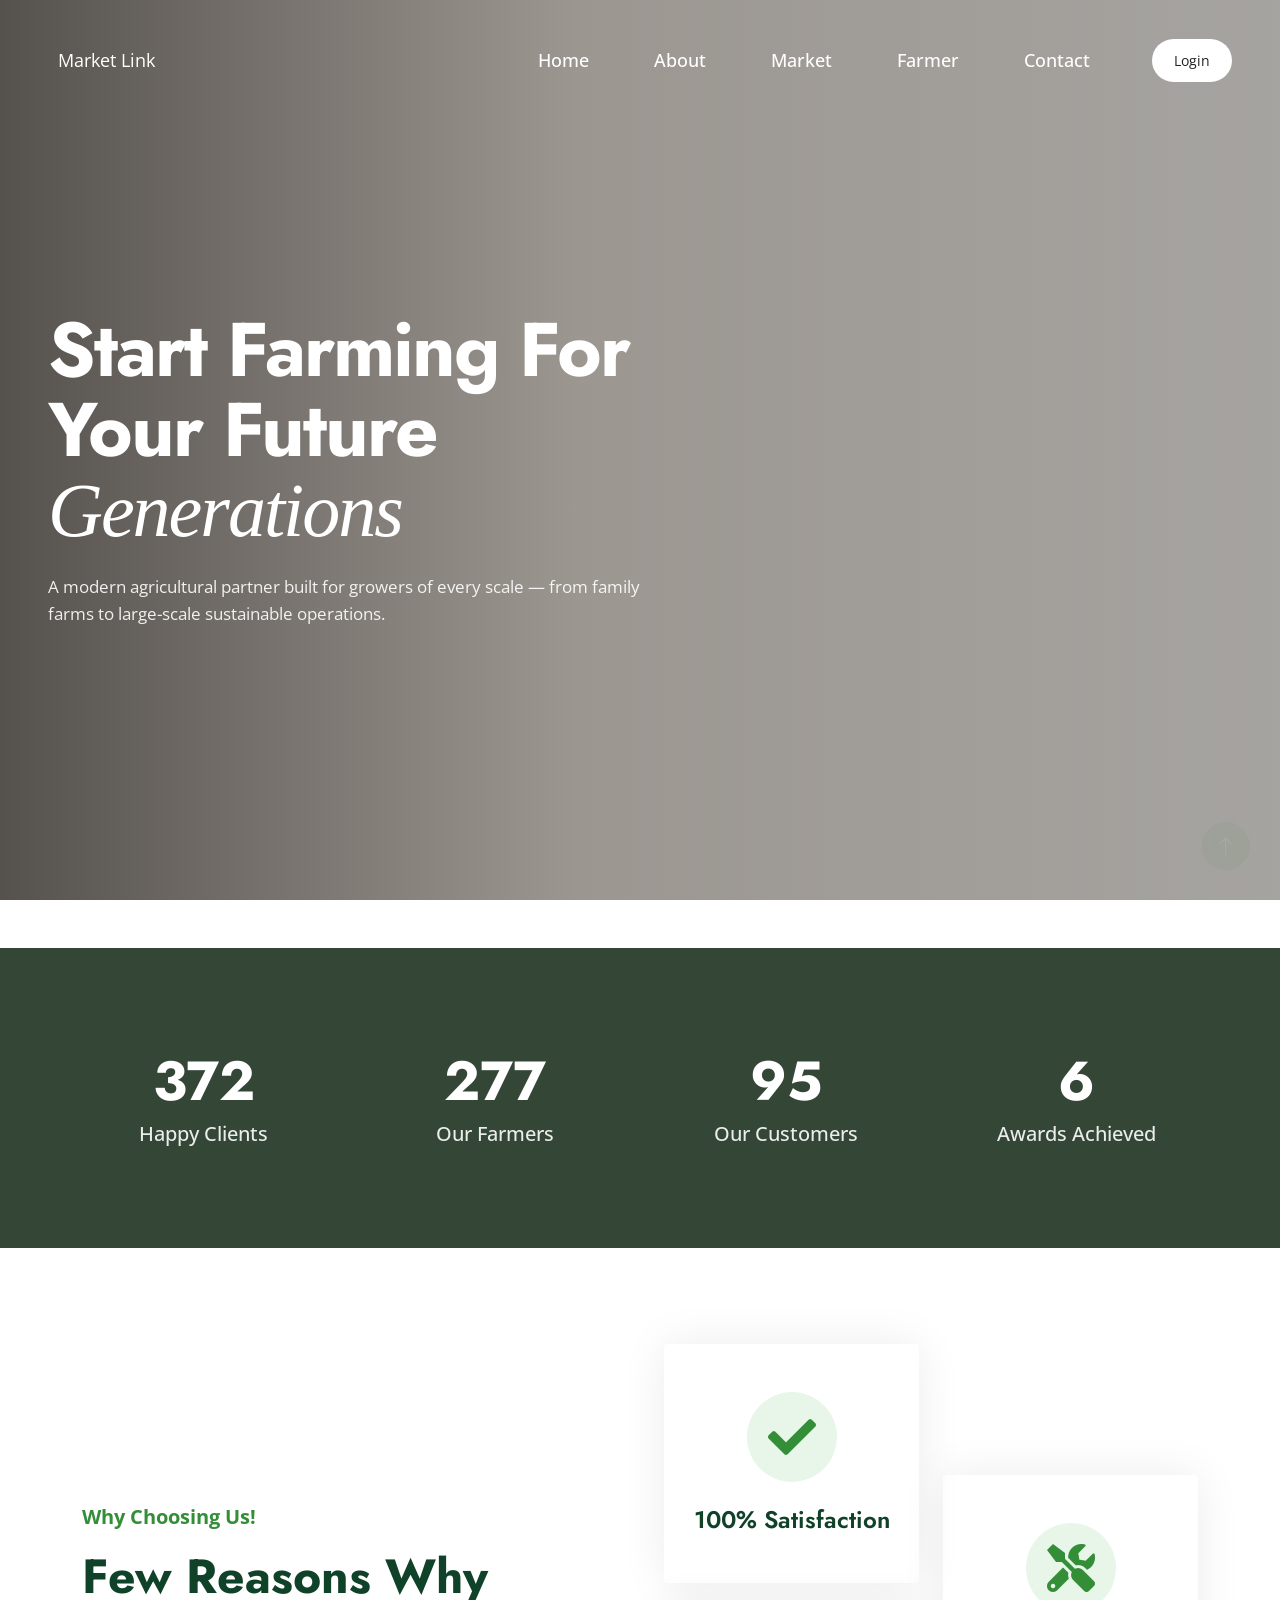
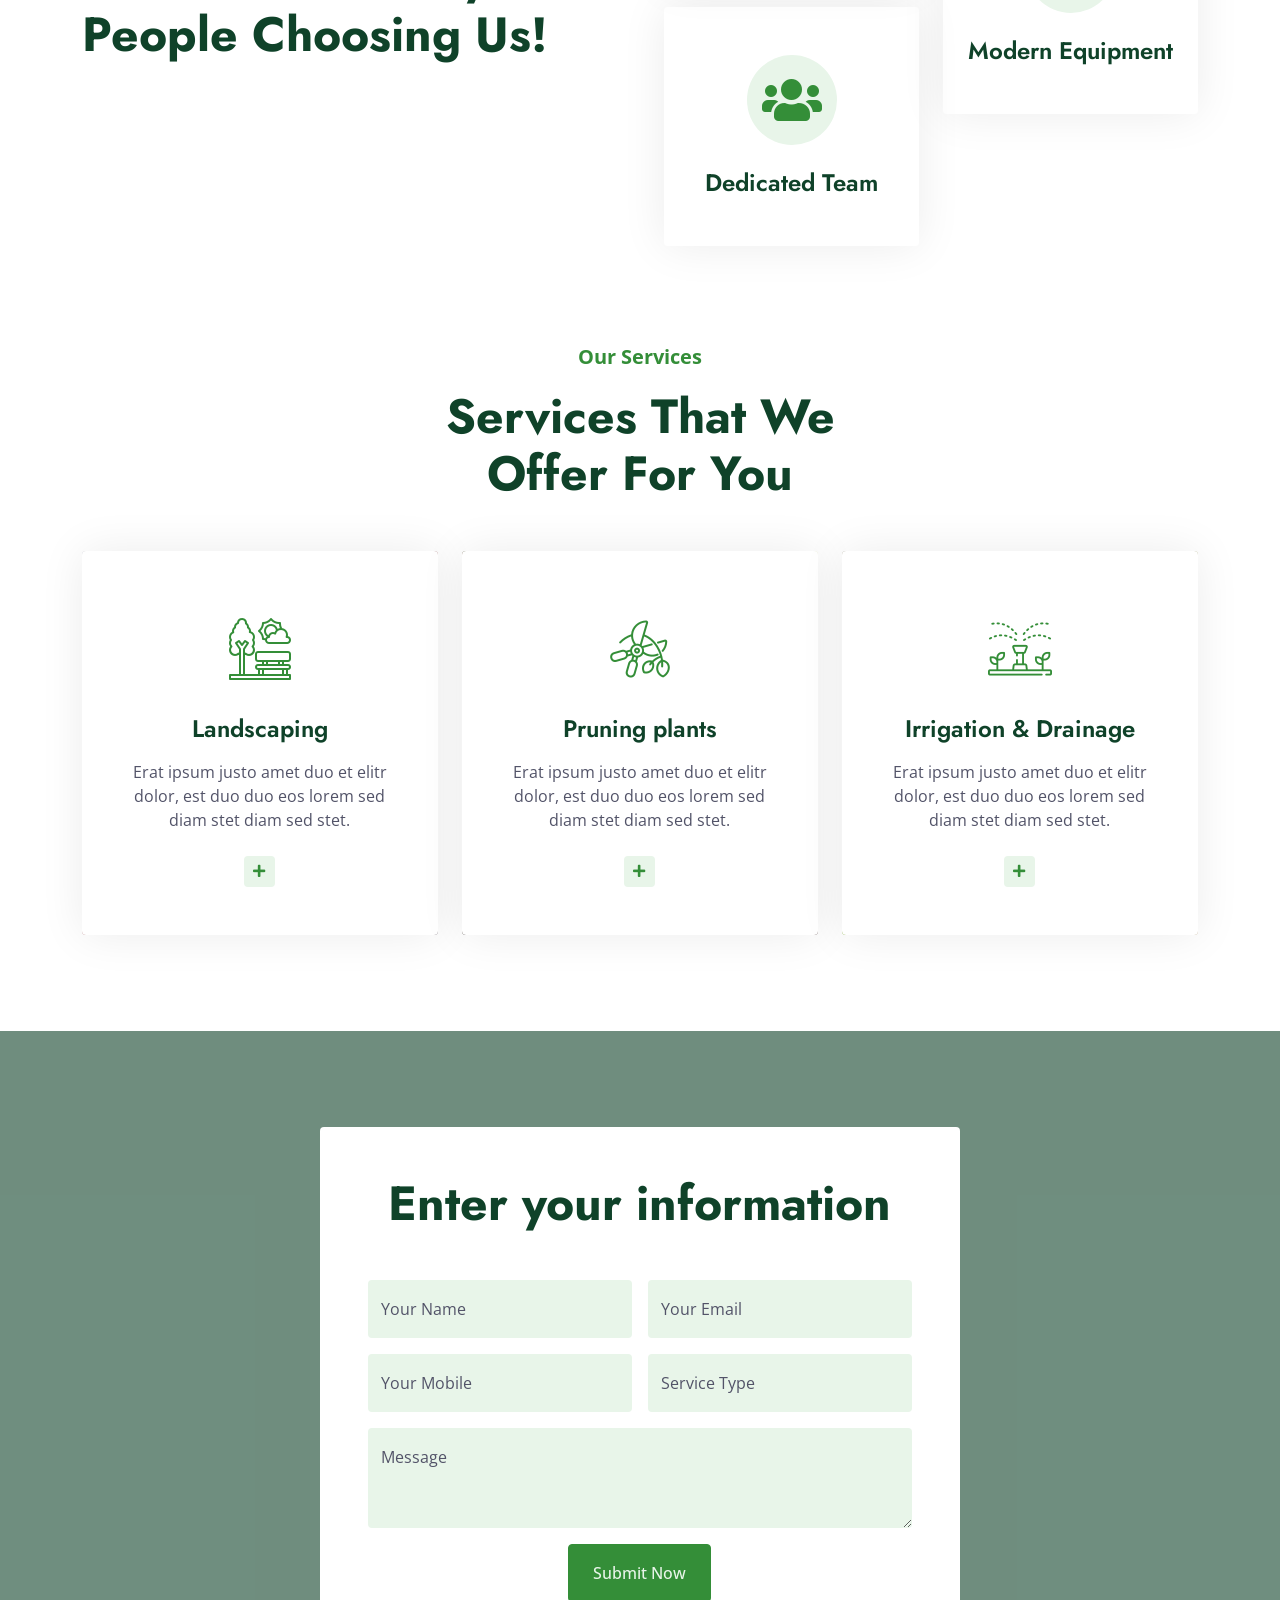
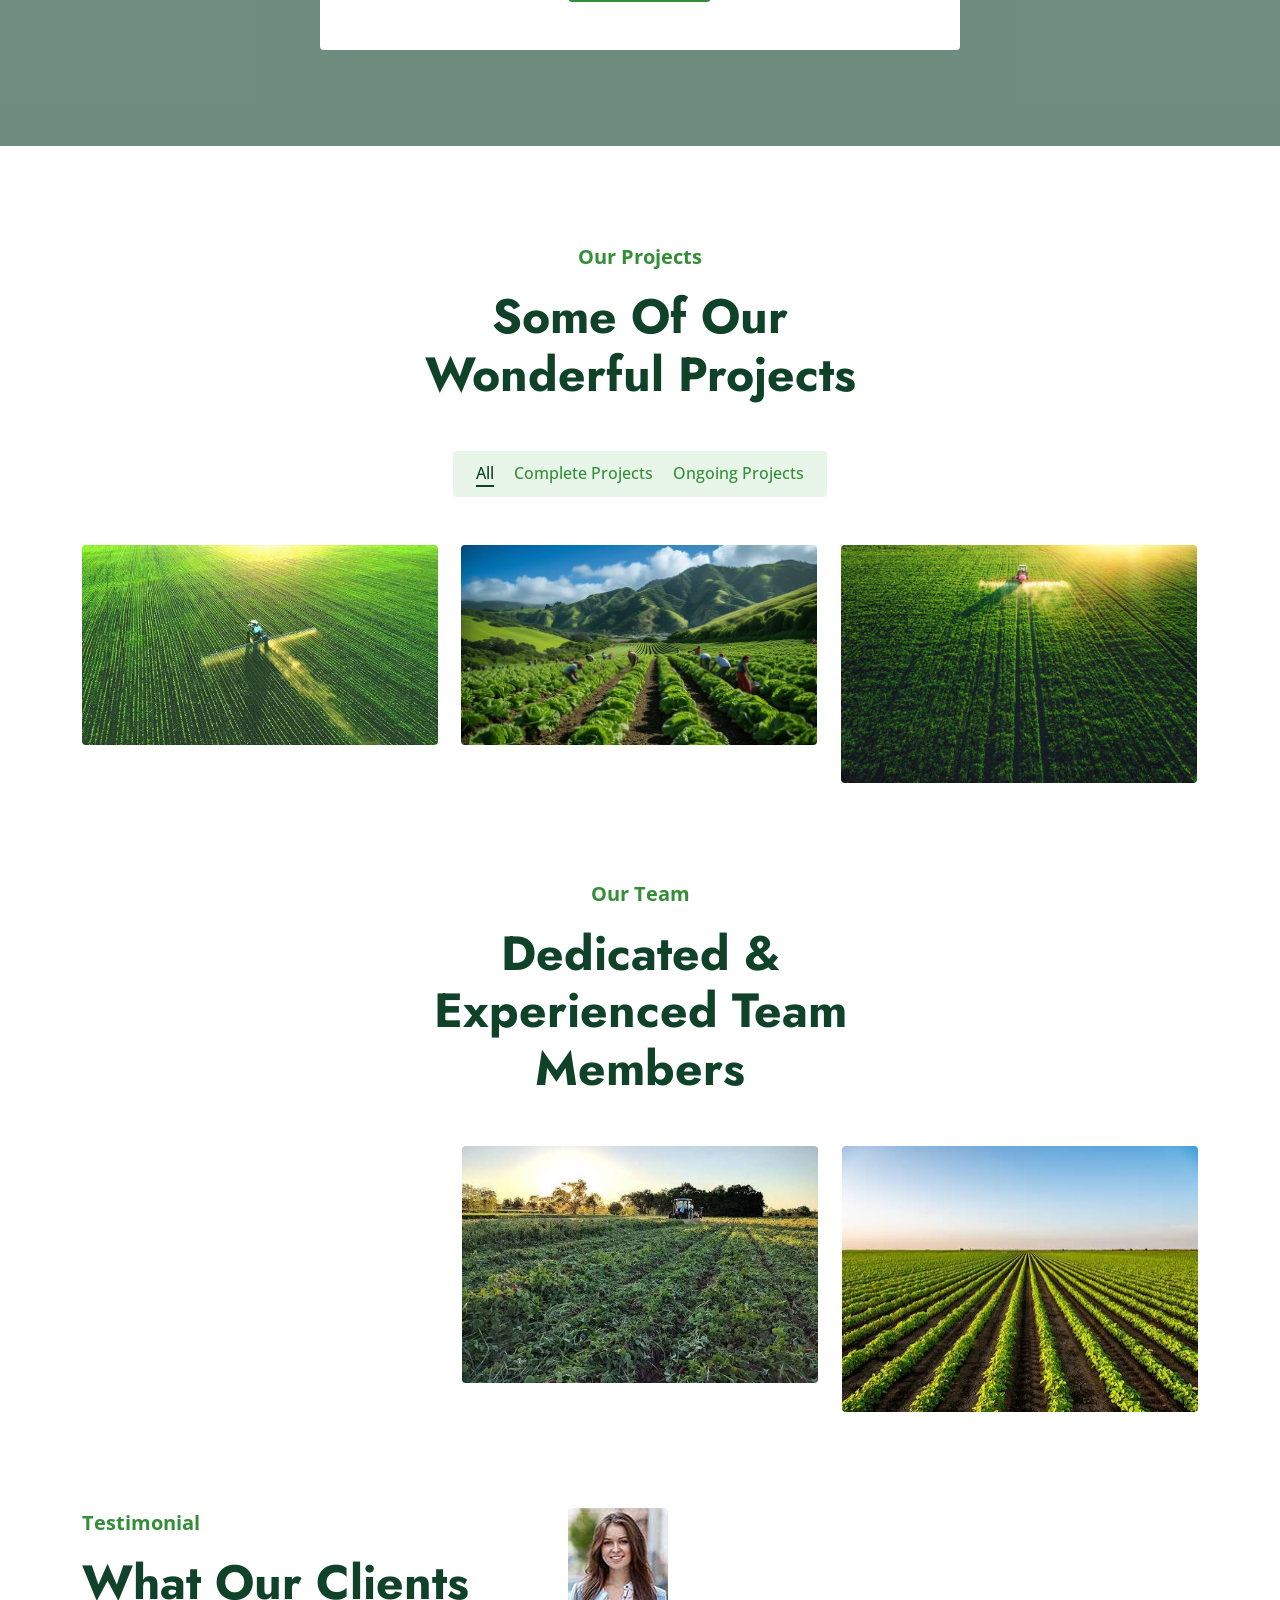
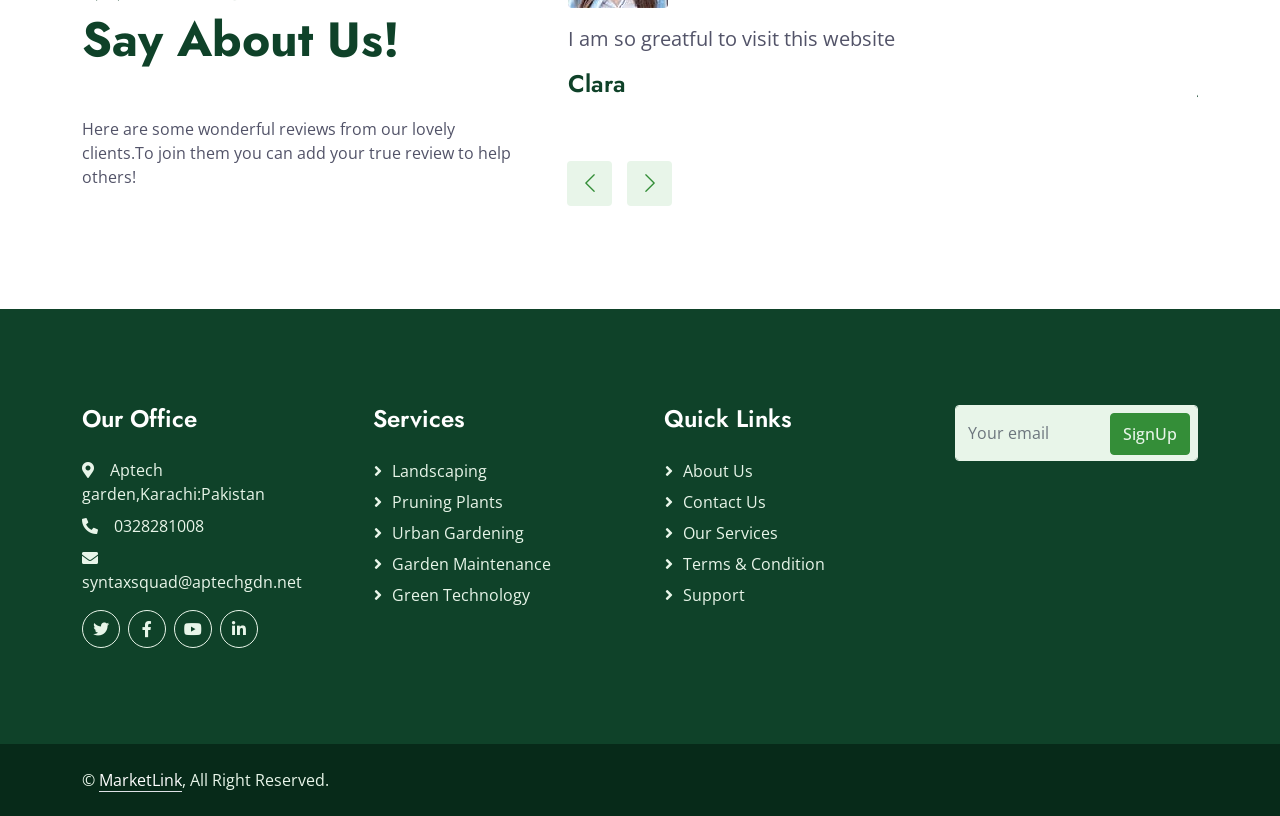
==== gardener-1.0.0/index.html @ f4e708dc "frontend" ====
<!DOCTYPE html>
<html lang="en">

<head>
    <meta charset="utf-8">
    <title>Market Link</title>
    <meta content="width=device-width, initial-scale=1.0" name="viewport">
    <meta content="" name="keywords">
    <meta content="" name="description">


    <!-- Google Web Fonts -->
    <link rel="preconnect" href="https://fonts.googleapis.com">
    <link rel="preconnect" href="https://fonts.gstatic.com" crossorigin>
    <link
        href="https://fonts.googleapis.com/css2?family=Jost:wght@500;600;700&family=Open+Sans:wght@400;500&display=swap"
        rel="stylesheet">

    <!-- Icon Font Stylesheet -->
    <link href="https://cdnjs.cloudflare.com/ajax/libs/font-awesome/5.10.0/css/all.min.css" rel="stylesheet">
    <link href="https://cdn.jsdelivr.net/npm/bootstrap-icons@1.4.1/font/bootstrap-icons.css" rel="stylesheet">

    <!-- Libraries Stylesheet -->
    <link href="lib/animate/animate.min.css" rel="stylesheet">
    <link href="lib/owlcarousel/assets/owl.carousel.min.css" rel="stylesheet">
    <link href="lib/lightbox/css/lightbox.min.css" rel="stylesheet">

    <!-- Customized Bootstrap Stylesheet -->
    <link href="css/bootstrap.min.css" rel="stylesheet">

    <link href="css/style.css" rel="stylesheet">
    <link href="css/banner.css" rel="stylesheet">
    <style>

    </style>
</head>

<body>
    <!-- Spinner Start -->
    <div id="spinner"
        class="show bg-white position-fixed translate-middle w-100 vh-100 top-50 start-50 d-flex align-items-center justify-content-center">
        <div class="spinner-border text-primary" role="status" style="width: 3rem; height: 3rem;"></div>
    </div>
    <!-- Spinner End -->


    <!-- Hero Start -->
    <section class="hero-section">

        <!-- Background Video -->
        <video class="hero-video" autoplay muted loop playsinline>
            <source src="video/9004085-uhd_3840_2160_25fps.mp4" type="video/mp4">
        </video>

        <!-- Dark Overlay -->
        <div class="hero-overlay"></div>

        <!-- Navbar -->
        <nav class="navbar navbar-expand-lg hero-navbar">
            <div class="container-fluid px-4 px-lg-5">

                <a href="index.html" class="navbar-brand">
                    <span class="logo/icon"></span>
                    <link href="img/Colorful Illustrative Organic Grocery Online Shop Logo (1).png" rel="icon">
                    <span>Market Link</span>
                </a>

                <button type="button" class="navbar-toggler" data-bs-toggle="collapse" data-bs-target="#navbarCollapse">
                    <span class="navbar-toggler-icon"></span>
                </button>

                <div class="collapse navbar-collapse" id="navbarCollapse">

                    <div class="navbar-nav ms-auto align-items-lg-center">

                        <a href="index.html" class="nav-link active">Home</a>
                        <a href="about.html" class="nav-link">About</a>
                        <a href="service.html" class="nav-link">Market</a>
                        <a href="project.html" class="nav-link">Farmer</a>
                        <a href="contact.html" class="nav-link">Contact</a>

                        <a href="login.html" class="login-btn">
                            Login
                        </a>

                    </div>

                </div>
            </div>
        </nav>


        <!-- Hero Content -->
        <div class="hero-content">
            <div class="container-fluid px-4 px-lg-5">
                <div class="hero-left">




                    <!-- Heading -->
                    <h1>
                        Start Farming For<br>
                        Your Future
                        <span>Generations</span>
                    </h1>


                    <!-- Description -->
                    <p>
                        A modern agricultural partner built for growers of every scale —
                        from family farms to large-scale sustainable operations.
                    </p>



                </div>

            </div>

        </div>

    </section>
    <!-- Hero End -->

    <!-- Facts Start -->
    <!-- Facts Start -->
    <div class="container-fluid facts my-5 py-5">

        <!-- Background Video -->
        <video class="facts-video" autoplay muted loop playsinline>
            <source src="video/video2.mp4" type="video/mp4">
        </video>

        <!-- Dark Overlay -->
        <div class="facts-overlay"></div>

        <div class="container py-5 facts-content">
            <div class="row g-5">

                <div class="col-sm-6 col-lg-3 text-center wow fadeIn" data-wow-delay="0.1s">

                    <h1 class="display-4 text-white" data-toggle="counter-up">743</h1>

                    <span class="fs-5 fw-semi-bold text-light">
                        Happy Clients
                    </span>

                </div>


                <div class="col-sm-6 col-lg-3 text-center wow fadeIn" data-wow-delay="0.3s">

                    <h1 class="display-4 text-white" data-toggle="counter-up">554</h1>

                    <span class="fs-5 fw-semi-bold text-light">
                        Our Farmers
                    </span>

                </div>


                <div class="col-sm-6 col-lg-3 text-center wow fadeIn" data-wow-delay="0.5s">

                    <h1 class="display-4 text-white" data-toggle="counter-up">189</h1>

                    <span class="fs-5 fw-semi-bold text-light">
                        Our Customers
                    </span>

                </div>


                <div class="col-sm-6 col-lg-3 text-center wow fadeIn" data-wow-delay="0.7s">

                    <h1 class="display-4 text-white" data-toggle="counter-up">12</h1>

                    <span class="fs-5 fw-semi-bold text-light">
                        Awards Achieved
                    </span>

                </div>

            </div>
        </div>

    </div>
    <!-- Facts End -->
    <!-- Facts End -->


    <!-- Features Start -->
    <div class="container-xxl py-5">
        <div class="container">
            <div class="row g-5 align-items-center">
                <div class="col-lg-6 wow fadeInUp" data-wow-delay="0.1s">
                    <p class="fs-5 fw-bold text-primary">Why Choosing Us!</p>
                    <h1 class="display-5 mb-4">Few Reasons Why People Choosing Us!</h1>
                    <p class="mb-4"></p>
                </div>
                <div class="col-lg-6">
                    <div class="row g-4 align-items-center">
                        <div class="col-md-6">
                            <div class="row g-4">
                                <div class="col-12 wow fadeIn" data-wow-delay="0.3s">
                                    <div class="text-center rounded py-5 px-4"
                                        style="box-shadow: 0 0 45px rgba(0,0,0,.08);">
                                        <div class="btn-square bg-light rounded-circle mx-auto mb-4"
                                            style="width: 90px; height: 90px;">
                                            <i class="fa fa-check fa-3x text-primary"></i>
                                        </div>
                                        <h4 class="mb-0">100% Satisfaction</h4>
                                    </div>
                                </div>
                                <div class="col-12 wow fadeIn" data-wow-delay="0.5s">
                                    <div class="text-center rounded py-5 px-4"
                                        style="box-shadow: 0 0 45px rgba(0,0,0,.08);">
                                        <div class="btn-square bg-light rounded-circle mx-auto mb-4"
                                            style="width: 90px; height: 90px;">
                                            <i class="fa fa-users fa-3x text-primary"></i>
                                        </div>
                                        <h4 class="mb-0">Dedicated Team</h4>
                                    </div>
                                </div>
                            </div>
                        </div>
                        <div class="col-md-6 wow fadeIn" data-wow-delay="0.7s">
                            <div class="text-center rounded py-5 px-4" style="box-shadow: 0 0 45px rgba(0,0,0,.08);">
                                <div class="btn-square bg-light rounded-circle mx-auto mb-4"
                                    style="width: 90px; height: 90px;">
                                    <i class="fa fa-tools fa-3x text-primary"></i>
                                </div>
                                <h4 class="mb-0">Modern Equipment</h4>
                            </div>
                        </div>
                    </div>
                </div>
            </div>
        </div>
    </div>
    <!-- Features End -->


    <!-- Service Start -->
    <div class="container-xxl py-5">
        <div class="container">
            <div class="text-center mx-auto wow fadeInUp" data-wow-delay="0.1s" style="max-width: 500px;">
                <p class="fs-5 fw-bold text-primary">Our Services</p>
                <h1 class="display-5 mb-5">Services That We Offer For You</h1>
            </div>
            <div class="row g-4">
                <div class="col-lg-4 col-md-6 wow fadeInUp" data-wow-delay="0.1s">
                    <div class="service-item rounded d-flex h-100">
                        <div class="service-img rounded">
                            <img class="img-fluid" src="img/service-1.jpg" alt="">
                        </div>
                        <div class="service-text rounded p-5">
                            <div class="btn-square rounded-circle mx-auto mb-3">
                                <img class="img-fluid" src="img/icon/icon-3.png" alt="Icon">
                            </div>
                            <h4 class="mb-3">Landscaping</h4>
                            <p class="mb-4">Erat ipsum justo amet duo et elitr dolor, est duo duo eos lorem sed diam
                                stet diam sed stet.</p>
                            <a class="btn btn-sm" href=""><i class="fa fa-plus text-primary me-2"></i>Read More</a>
                        </div>
                    </div>
                </div>
                <div class="col-lg-4 col-md-6 wow fadeInUp" data-wow-delay="0.3s">
                    <div class="service-item rounded d-flex h-100">
                        <div class="service-img rounded">
                            <img class="img-fluid" src="img/service-2.jpg" alt="">
                        </div>
                        <div class="service-text rounded p-5">
                            <div class="btn-square rounded-circle mx-auto mb-3">
                                <img class="img-fluid" src="img/icon/icon-6.png" alt="Icon">
                            </div>
                            <h4 class="mb-3">Pruning plants</h4>
                            <p class="mb-4">Erat ipsum justo amet duo et elitr dolor, est duo duo eos lorem sed diam
                                stet diam sed stet.</p>
                            <a class="btn btn-sm" href=""><i class="fa fa-plus text-primary me-2"></i>Read More</a>
                        </div>
                    </div>
                </div>
                <div class="col-lg-4 col-md-6 wow fadeInUp" data-wow-delay="0.5s">
                    <div class="service-item rounded d-flex h-100">
                        <div class="service-img rounded">
                            <img class="img-fluid" src="img/service-3.jpg" alt="">
                        </div>
                        <div class="service-text rounded p-5">
                            <div class="btn-square rounded-circle mx-auto mb-3">
                                <img class="img-fluid" src="img/icon/icon-5.png" alt="Icon">
                            </div>
                            <h4 class="mb-3">Irrigation & Drainage</h4>
                            <p class="mb-4">Erat ipsum justo amet duo et elitr dolor, est duo duo eos lorem sed diam
                                stet diam sed stet.</p>
                            <a class="btn btn-sm" href=""><i class="fa fa-plus text-primary me-2"></i>Read More</a>
                        </div>
                    </div>
                </div>



            </div>
        </div>
    </div>
    <!-- Service End -->


    <!-- Quote Start -->
    <div class="container-fluid quote my-5 py-5" data-parallax="scroll" data-image-src="img/carousel-2.jpg">
        <div class="container py-5">
            <div class="row justify-content-center">
                <div class="col-lg-7">
                    <div class="bg-white rounded p-4 p-sm-5 wow fadeIn" data-wow-delay="0.5s">
                        <h1 class="display-5 text-center mb-5">Enter your information</h1>
                        <div class="row g-3">
                            <div class="col-sm-6">
                                <div class="form-floating">
                                    <input type="text" class="form-control bg-light border-0" id="gname"
                                        placeholder="Gurdian Name">
                                    <label for="gname">Your Name</label>
                                </div>
                            </div>
                            <div class="col-sm-6">
                                <div class="form-floating">
                                    <input type="email" class="form-control bg-light border-0" id="gmail"
                                        placeholder="Gurdian Email">
                                    <label for="gmail">Your Email</label>
                                </div>
                            </div>
                            <div class="col-sm-6">
                                <div class="form-floating">
                                    <input type="text" class="form-control bg-light border-0" id="cname"
                                        placeholder="Child Name">
                                    <label for="cname">Your Mobile</label>
                                </div>
                            </div>
                            <div class="col-sm-6">
                                <div class="form-floating">
                                    <input type="text" class="form-control bg-light border-0" id="cage"
                                        placeholder="Child Age">
                                    <label for="cage">Service Type</label>
                                </div>
                            </div>
                            <div class="col-12">
                                <div class="form-floating">
                                    <textarea class="form-control bg-light border-0" placeholder="Leave a message here"
                                        id="message" style="height: 100px"></textarea>
                                    <label for="message">Message</label>
                                </div>
                            </div>
                            <div class="col-12 text-center">
                                <button class="btn btn-primary py-3 px-4" type="submit">Submit Now</button>
                            </div>
                        </div>
                    </div>
                </div>
            </div>
        </div>
    </div>
    <!-- Quote End -->


    <!-- Projects Start -->
    <div class="container-xxl py-5">
        <div class="container">
            <div class="text-center mx-auto wow fadeInUp" data-wow-delay="0.1s" style="max-width: 500px;">
                <p class="fs-5 fw-bold text-primary">Our Projects</p>
                <h1 class="display-5 mb-5">Some Of Our Wonderful Projects</h1>
            </div>
            <div class="row wow fadeInUp" data-wow-delay="0.3s">
                <div class="col-12 text-center">
                    <ul class="list-inline rounded mb-5" id="portfolio-flters">
                        <li class="mx-2 active" data-filter="*">All</li>
                        <li class="mx-2" data-filter=".first">Complete Projects</li>
                        <li class="mx-2" data-filter=".second">Ongoing Projects</li>
                    </ul>
                </div>
            </div>
            <div class="row g-4 portfolio-container">
                <div class="col-lg-4 col-md-6 portfolio-item first wow fadeInUp" data-wow-delay="0.1s">
                    <div class="portfolio-inner rounded">
                        <img class="img-fluid" src="img/images 1.jfif" alt="">
                        <div class="portfolio-text">
                            <h4 class="text-white mb-4">Landscaping</h4>
                            <div class="d-flex">
                                <a class="btn btn-lg-square rounded-circle mx-2" href="img/service-1.jpg"
                                    data-lightbox="portfolio"><i class="fa fa-eye"></i></a>
                                <a class="btn btn-lg-square rounded-circle mx-2" href=""><i class="fa fa-link"></i></a>
                            </div>
                        </div>
                    </div>
                </div>
                <div class="col-lg-4 col-md-6 portfolio-item second wow fadeInUp" data-wow-delay="0.3s">
                    <div class="portfolio-inner rounded">
                        <img class="img-fluid" src="img/images4.jfif" alt="">
                        <div class="portfolio-text">
                            <h4 class="text-white mb-4">Pruning plants</h4>
                            <div class="d-flex">
                                <a class="btn btn-lg-square rounded-circle mx-2" href="img/service-2.jpg"
                                    data-lightbox="portfolio"><i class="fa fa-eye"></i></a>
                                <a class="btn btn-lg-square rounded-circle mx-2" href=""><i class="fa fa-link"></i></a>
                            </div>
                        </div>
                    </div>
                </div>
                <div class="col-lg-4 col-md-6 portfolio-item first wow fadeInUp" data-wow-delay="0.5s">
                    <div class="portfolio-inner rounded">
                        <img class="img-fluid" src="img/image3.jfif" alt="">
                        <div class="portfolio-text">
                            <h4 class="text-white mb-4">Irrigation & Drainage</h4>
                            <div class="d-flex">
                                <a class="btn btn-lg-square rounded-circle mx-2" href="img/service-3.jpg"
                                    data-lightbox="portfolio"><i class="fa fa-eye"></i></a>
                                <a class="btn btn-lg-square rounded-circle mx-2" href=""><i class="fa fa-link"></i></a>
                            </div>
                        </div>
                    </div>
                </div>

            </div>


        </div>
    </div>
    <!-- Projects End -->


    <!-- Team Start -->
    <div class="container-xxl py-5">
        <div class="container">
            <div class="text-center mx-auto wow fadeInUp" data-wow-delay="0.1s" style="max-width: 500px;">
                <p class="fs-5 fw-bold text-primary">Our Team</p>
                <h1 class="display-5 mb-5">Dedicated & Experienced Team Members</h1>
            </div>
            <div class="row g-4">
                <div class="col-lg-4 col-md-6 wow fadeInUp" data-wow-delay="0.1s">
                    <div class="team-item rounded">
                        <img class="img-fluid" src="img/image 6.jfif" alt="">
                        <div class="team-text">
                            <h4 class="mb-0">Doris Jordan</h4>
                            <p class="text-primary">Landscape Designer</p>
                            <div class="team-social d-flex">
                                <a class="btn btn-square rounded-circle me-2" href=""><i
                                        class="fab fa-facebook-f"></i></a>
                                <a class="btn btn-square rounded-circle me-2" href=""><i class="fab fa-twitter"></i></a>
                                <a class="btn btn-square rounded-circle me-2" href=""><i
                                        class="fab fa-instagram"></i></a>
                            </div>
                        </div>
                    </div>
                </div>
                <div class="col-lg-4 col-md-6 wow fadeInUp" data-wow-delay="0.3s">
                    <div class="team-item rounded">
                        <img class="img-fluid" src="img/image7.jfif" alt="">
                        <div class="team-text">
                            <h4 class="mb-0">Johnny Ramirez</h4>
                            <p class="text-primary">Garden Designer</p>
                            <div class="team-social d-flex">
                                <a class="btn btn-square rounded-circle me-2" href=""><i
                                        class="fab fa-facebook-f"></i></a>
                                <a class="btn btn-square rounded-circle me-2" href=""><i class="fab fa-twitter"></i></a>
                                <a class="btn btn-square rounded-circle me-2" href=""><i
                                        class="fab fa-instagram"></i></a>
                            </div>
                        </div>
                    </div>
                </div>
                <div class="col-lg-4 col-md-6 wow fadeInUp" data-wow-delay="0.5s">
                    <div class="team-item rounded">
                        <img class="img-fluid" src="img/image8.jfif" alt="">
                        <div class="team-text">
                            <h4 class="mb-0">Diana Wagner</h4>
                            <p class="text-primary">Senior Gardener</p>
                            <div class="team-social d-flex">
                                <a class="btn btn-square rounded-circle me-2" href=""><i
                                        class="fab fa-facebook-f"></i></a>
                                <a class="btn btn-square rounded-circle me-2" href=""><i class="fab fa-twitter"></i></a>
                                <a class="btn btn-square rounded-circle me-2" href=""><i
                                        class="fab fa-instagram"></i></a>
                            </div>
                        </div>
                    </div>
                </div>
            </div>
        </div>
    </div>
    <!-- Team End -->


    <!-- Testimonial Start -->
    <div class="container-xxl py-5">
        <div class="container">
            <div class="row g-5">
                <div class="col-lg-5 wow fadeInUp" data-wow-delay="0.1s">
                    <p class="fs-5 fw-bold text-primary">Testimonial</p>
                    <h1 class="display-5 mb-5">What Our Clients Say About Us!</h1>
                    <p class="mb-4">Here are some wonderful reviews from our lovely clients.To join them you can add
                        your true review to help others!</p>

                </div>
                <div class="col-lg-7 wow fadeInUp" data-wow-delay="0.5s">
                    <div class="owl-carousel testimonial-carousel">
                        <div class="testimonial-item">
                            <img class="img-fluid rounded mb-3" src="img/testimonial-1.jpg" alt="">
                            <p class="fs-5">I am so greatful to visit this website</p>
                            <h4>Clara</h4>

                        </div>
                        <div class="testimonial-item">
                            <img class="img-fluid rounded mb-3" src="img/testimonial-2.jpg" alt="">
                            <p class="fs-5">This website is so helpful to sell my fruits and vegetables</p>
                            <h4>john</h4>
                            <span>Farmer</span>
                        </div>
                    </div>
                </div>
            </div>
        </div>
    </div>
    <!-- Testimonial End -->


    <!-- Footer Start -->
    <div class="container-fluid bg-dark text-light footer mt-5 py-5 wow fadeIn" data-wow-delay="0.1s">
        <div class="container py-5">
            <div class="row g-5">
                <div class="col-lg-3 col-md-6">
                    <h4 class="text-white mb-4">Our Office</h4>
                    <p class="mb-2"><i class="fa fa-map-marker-alt me-3"></i>Aptech garden,Karachi:Pakistan</p>
                    <p class="mb-2"><i class="fa fa-phone-alt me-3"></i>0328281008</p>
                    <p class="mb-2"><i class="fa fa-envelope me-3"></i>syntaxsquad@aptechgdn.net</p>
                    <div class="d-flex pt-2">
                        <a class="btn btn-square btn-outline-light rounded-circle me-2" href=""><i
                                class="fab fa-twitter"></i></a>
                        <a class="btn btn-square btn-outline-light rounded-circle me-2" href=""><i
                                class="fab fa-facebook-f"></i></a>
                        <a class="btn btn-square btn-outline-light rounded-circle me-2" href=""><i
                                class="fab fa-youtube"></i></a>
                        <a class="btn btn-square btn-outline-light rounded-circle me-2" href=""><i
                                class="fab fa-linkedin-in"></i></a>
                    </div>
                </div>
                <div class="col-lg-3 col-md-6">
                    <h4 class="text-white mb-4">Services</h4>
                    <a class="btn btn-link" href="">Landscaping</a>
                    <a class="btn btn-link" href="">Pruning plants</a>
                    <a class="btn btn-link" href="">Urban Gardening</a>
                    <a class="btn btn-link" href="">Garden Maintenance</a>
                    <a class="btn btn-link" href="">Green Technology</a>
                </div>
                <div class="col-lg-3 col-md-6">
                    <h4 class="text-white mb-4">Quick Links</h4>
                    <a class="btn btn-link" href="">About Us</a>
                    <a class="btn btn-link" href="">Contact Us</a>
                    <a class="btn btn-link" href="">Our Services</a>
                    <a class="btn btn-link" href="">Terms & Condition</a>
                    <a class="btn btn-link" href="">Support</a>
                </div>
                <div class="col-lg-3 col-md-6">

                    <div class="position-relative w-100">
                        <input class="form-control bg-light border-light w-100 h-100 py-3 ps-10 pe-10" type="text"
                            placeholder="Your email">
                        <button type="button"
                            class="btn btn-primary py-2 position-absolute top-0 end-0 mt-2 me-2">SignUp</button>
                    </div>
                </div>
            </div>
        </div>
    </div>
    <!-- Footer End -->


    <!-- Copyright Start -->
    <div class="container-fluid copyright py-4">
        <div class="container">
            <div class="row">
                <div class="col-md-6 text-center text-md-start mb-3 mb-md-0">
                    &copy; <a class="border-bottom" href="#">MarketLink</a>, All Right Reserved.
                </div>
            </div>
        </div>
    </div>
    <!-- Copyright End -->


    <!-- Back to Top -->
    <a href="#" class="btn btn-lg btn-primary btn-lg-square rounded-circle back-to-top"><i
            class="bi bi-arrow-up"></i></a>


    <!-- JavaScript Libraries -->
    <script src="https://code.jquery.com/jquery-3.4.1.min.js"></script>
    <script src="https://cdn.jsdelivr.net/npm/bootstrap@5.0.0/dist/js/bootstrap.bundle.min.js"></script>
    <script src="lib/wow/wow.min.js"></script>
    <script src="lib/easing/easing.min.js"></script>
    <script src="lib/waypoints/waypoints.min.js"></script>
    <script src="lib/owlcarousel/owl.carousel.min.js"></script>
    <script src="lib/counterup/counterup.min.js"></script>
    <script src="lib/parallax/parallax.min.js"></script>
    <script src="lib/isotope/isotope.pkgd.min.js"></script>
    <script src="lib/lightbox/js/lightbox.min.js"></script>

    <!-- Template Javascript -->
    <script src="js/main.js"></script>
</body>

</html>
---- gardener-1.0.0/css/style.css ----
/********** Template CSS **********/
:root {
    --primary: #348E38;
    --secondary: #525368;
    --light: #E8F5E9;
    --dark: #0F4229;
}

.back-to-top {
    position: fixed;
    display: none;
    right: 30px;
    bottom: 30px;
    z-index: 99;
}

h1,
.h1,
h2,
.h2,
.fw-bold {
    font-weight: 700 !important;
}

h3,
.h3,
h4,
.h4,
.fw-medium {
    font-weight: 600 !important;
}

h5,
.h5,
h6,
.h6,
.fw-semi-bold {
    font-weight: 500 !important;
}


/*** Spinner ***/
#spinner {
    opacity: 0;
    visibility: hidden;
    transition: opacity .5s ease-out, visibility 0s linear .5s;
    z-index: 99999;
}

#spinner.show {
    transition: opacity .5s ease-out, visibility 0s linear 0s;
    visibility: visible;
    opacity: 1;
}


/*** Button ***/
.btn {
    transition: .5s;
    font-weight: 500;
}

.btn-primary,
.btn-outline-primary:hover {
    color: var(--light);
}

.btn-square {
    width: 38px;
    height: 38px;
}

.btn-sm-square {
    width: 32px;
    height: 32px;
}

.btn-lg-square {
    width: 48px;
    height: 48px;
}

.btn-square,
.btn-sm-square,
.btn-lg-square {
    padding: 0;
    display: flex;
    align-items: center;
    justify-content: center;
    font-weight: normal;
}


/*** Navbar ***/
.navbar.sticky-top {
    top: -100px;
    transition: .5s;
}

.navbar .navbar-brand,
.navbar a.btn {
    height: 80px
}

.navbar .navbar-nav .nav-link {
    margin-right: 35px;
    padding: 25px 0;
    color: var(--dark);
    font-size: 18px;
    font-weight: 500;
    outline: none;
}

.navbar .navbar-nav .nav-link:hover,
.navbar .navbar-nav .nav-link.active {
    color: var(--primary);
}

.navbar .dropdown-toggle::after {
    border: none;
    content: "\f107";
    font-family: "Font Awesome 5 Free";
    font-weight: 900;
    vertical-align: middle;
    margin-left: 8px;
}

@media (max-width: 991.98px) {
    .navbar .navbar-nav .nav-link  {
        margin-right: 0;
        padding: 10px 0;
    }

    .navbar .navbar-nav {
        border-top: 1px solid #EEEEEE;
    }
}

@media (min-width: 992px) {
    .navbar .nav-item .dropdown-menu {
        display: block;
        border: none;
        margin-top: 0;
        top: 150%;
        opacity: 0;
        visibility: hidden;
        transition: .5s;
    }

    .navbar .nav-item:hover .dropdown-menu {
        top: 100%;
        visibility: visible;
        transition: .5s;
        opacity: 1;
    }
}


/*** Header ***/
.carousel-caption {
    top: 0;
    left: 0;
    right: 0;
    bottom: 0;
    display: flex;
    align-items: center;
    justify-content: center;
    text-align: center;
    background: rgba(15, 66, 41, .6);
    z-index: 1;
}

.carousel-control-prev,
.carousel-control-next {
    width: 15%;
}

.carousel-control-prev-icon,
.carousel-control-next-icon {
    width: 3rem;
    height: 3rem;
    border-radius: 3rem;
    background-color: var(--primary);
    border: 10px solid var(--primary);
}

@media (max-width: 768px) {
    #header-carousel .carousel-item {
        position: relative;
        min-height: 450px;
    }
    
    #header-carousel .carousel-item img {
        position: absolute;
        width: 100%;
        height: 100%;
        object-fit: cover;
    }
}

.page-header {
    background: linear-gradient(rgba(15, 66, 41, .6), rgba(15, 66, 41, .6)), url(../img/carousel-1.jpg) center center no-repeat;
    background-size: cover;
}

.page-header .breadcrumb-item+.breadcrumb-item::before {
    color: var(--light);
}

.page-header .breadcrumb-item,
.page-header .breadcrumb-item a {
    font-size: 18px;
    color: var(--light);
}


/*** Top Feature ***/
@media (min-width: 991.98px) {
    .top-feature {
        position: relative;
        margin-top: -80px;
        z-index: 1;
    }
}


/*** Facts & Quote ***/
.facts,
.quote {
    background: rgba(15, 66, 41, .6);
}


/*** Service ***/
.service-item {
    position: relative;
    text-align: center;
}

.service-item .service-img {
    position: absolute;
    width: 100%;
    height: 100%;
    top: 0;
    left: 0;
    overflow: hidden;
    z-index: -1;
}

.service-item .service-img img {
    position: absolute;
    width: 100%;
    height: 100%;
    left: 0;
    object-fit: cover;
    transform: scale(1.2);
    transition: .3s;
    z-index: -1;
}

.service-item:hover .service-img img {
    transform: scale(1);
}

.service-item .service-text {
    background: #FFFFFF;
    box-shadow: 0 0 45px rgba(0, 0, 0, .08);
    transition: .3s;
}

.service-item:hover .service-text {
    background: rgba(15, 66, 41, .6);
}

.service-item .service-text h4,
.service-item .service-text p {
    transition: .3;
}

.service-item:hover .service-text h4 {
    color: #FFFFFF;
}

.service-item:hover .service-text p {
    color: var(--light);
}

.service-item .service-text .btn-square {
    width: 100px;
    height: 100px;
    background: transparent;
    transition: .5s;
}

.service-item:hover .service-text .btn-square {
    background: var(--light);
}

.service-item .service-text .btn {
    width: 31px;
    height: 31px;
    display: inline-flex;
    align-items: center;
    color: var(--dark);
    background: var(--light);
    white-space: nowrap;
    overflow: hidden;
    transition: .3s;
}

.service-item:hover .service-text .btn {
    width: 112px;
}


/*** Project Portfolio ***/
#portfolio-flters {
    display: inline-block;
    background: var(--light);
    padding: 10px 15px;
}

#portfolio-flters li {
    display: inline-block;
    font-weight: 500;
    color: var(--primary);
    cursor: pointer;
    transition: .5s;
    border-bottom: 2px solid transparent;
}

#portfolio-flters li:hover,
#portfolio-flters li.active {
    color: var(--dark);
    border-color: var(--dark);
}

.portfolio-inner {
    position: relative;
    overflow: hidden;
}

.portfolio-inner::before,
.portfolio-inner::after {
    position: absolute;
    content: "";
    width: 0;
    height: 100%;
    top: 0;
    left: 0;
    background: rgba(15, 66, 41, .6);
    transition: .5s;
}

.portfolio-inner::after {
    left: auto;
    right: 0;
}

.portfolio-inner:hover::before,
.portfolio-inner:hover::after {
    width: 50%;
}

.portfolio-inner .portfolio-text {
    position: absolute;
    width: 100%;
    height: 100%;
    top: 0;
    left: 0;
    display: flex;
    flex-direction: column;
    align-items: center;
    justify-content: center;
    transition: .5s;
    z-index: 3;
    opacity: 0;
}

.portfolio-inner:hover .portfolio-text {
    transition-delay: .3s;
    opacity: 1;
}

.portfolio-inner .portfolio-text .btn {
    background: var(--light);
    color: var(--primary);
}

.portfolio-inner .portfolio-text .btn:hover {
    background: var(--primary);
    color: var(--light);
}


/*** Team ***/
.team-item {
    position: relative;
    overflow: hidden;
}

.team-item .team-text {
    position: absolute;
    width: calc(100% - 45px);
    left: -100%;
    bottom: 45px;
    padding: 1.5rem;
    background: #FFFFFF;
    border-radius: 0 4px 4px 0;
    opacity: 0;
    transition: .5s;
}

.team-item:hover .team-text {
    left: 0;
    opacity: 1;
}

.team-item .team-social .btn {
    background: var(--light);
    color: var(--primary);
}

.team-item .team-social .btn:hover {
    background: var(--primary);
    color: var(--light);
}

.team-item .team-img .team-social {
    position: absolute;
    width: 100%;
    height: 100%;
    top: 0;
    left: 0;
    display: flex;
    align-items: center;
    justify-content: center;
    transition: .5s;
    z-index: 3;
    opacity: 0;
}

.team-item:hover .team-img .team-social {
    transition-delay: .3s;
    opacity: 1;
}


/*** Testimonial ***/

.testimonial-carousel .owl-item img {
    width: 100px;
    height: 100px;
}

.testimonial-carousel .owl-nav {
    margin-top: 30px;
    display: flex;
}

.testimonial-carousel .owl-nav .owl-prev,
.testimonial-carousel .owl-nav .owl-next {
    margin-right: 15px;
    width: 45px;
    height: 45px;
    display: flex;
    align-items: center;
    justify-content: center;
    color: var(--primary);
    background: var(--light);
    border-radius: 4px;
    font-size: 22px;
    transition: .5s;
}

.testimonial-carousel .owl-nav .owl-prev:hover,
.testimonial-carousel .owl-nav .owl-next:hover {
    background: var(--primary);
    color: var(--light);
}


/*** Footer ***/
.footer .btn.btn-link {
    display: block;
    margin-bottom: 5px;
    padding: 0;
    text-align: left;
    color: var(--light);
    font-weight: normal;
    text-transform: capitalize;
    transition: .3s;
}

.footer .btn.btn-link::before {
    position: relative;
    content: "\f105";
    font-family: "Font Awesome 5 Free";
    font-weight: 900;
    margin-right: 10px;
}

.footer .btn.btn-link:hover {
    color: var(--primary);
    letter-spacing: 1px;
    box-shadow: none;
}

.copyright {
    color: var(--light);
    background: #072A19;
}

.copyright a {
    color: #FFFFFF;
}

.copyright a:hover {
    color: var(--primary);
}
---- gardener-1.0.0/css/banner.css ----
.hero-section {
    position: relative;
    width: 100%;
    height: 100vh;
    min-height: 650px;
    overflow: hidden;
    color: #fff;
}


/* Background Video */

.hero-video {
    position: absolute;
    top: 0;
    left: 0;

    width: 100%;
    height: 100%;

    object-fit: cover;
    z-index: 0;
}


/* Dark/Brown Overlay */

.hero-overlay {
    position: absolute;
    inset: 0;

    background:
        linear-gradient(
            90deg,
            rgba(20, 14, 8, 0.72) 0%,
            rgba(35, 23, 10, 0.45) 45%,
            rgba(20, 15, 7, 0.38) 100%
        );

    z-index: 1;
}




.hero-navbar {
    position: absolute;
    top: 0;
    left: 0;

    width: 100%;
    z-index: 10;

    padding-top: 20px;
    padding-bottom: 20px;

    background: transparent !important;
}


/* Logo */

.hero-navbar .navbar-brand {
    display: flex;
    align-items: center;
    gap: 10px;

    color: #fff !important;

    font-size: 18px;
    font-weight: 400;

    text-decoration: none;
}

.logo-icon {
    font-size: 27px;
    line-height: 1;
}


/* Navbar Links */

.hero-navbar .nav-link {
    color: #fff !important;

    font-size: 15px;
    font-weight: 400;

    padding: 10px 15px !important;

    transition: 0.3s;
}

.hero-navbar .nav-link:hover {
    color: #f5ca68 !important;
}


/* Login Button */

.login-btn {
    display: inline-flex;

    align-items: center;
    justify-content: center;

    margin-left: 12px;

    padding: 11px 22px;

    background: #fff;
    color: #222 !important;

    border-radius: 30px;

    text-decoration: none;

    font-size: 14px;

    transition: 0.3s;
}

.login-btn:hover {
    background: #f4c95d;
    color: #111 !important;
}



.hero-content {
    position: relative;

    height: 100%;

    z-index: 5;

    display: flex;
    align-items: center;
}


.hero-left {
    max-width: 700px;

    padding-top: 70px;
}



.hero-rating {
    display: flex;
    align-items: center;

    gap: 9px;

    margin-bottom: 22px;

    font-size: 14px;
}


.farmer-images {
    display: flex;
    align-items: center;
}


.farmer-images img {
    width: 42px;
    height: 42px;

    object-fit: cover;

    border-radius: 50%;

    border: 2px solid #fff;

    margin-left: -8px;
}

.farmer-images img:first-child {
    margin-left: 0;
}


.hero-rating .star {
    color: #f4c34f;

    font-size: 20px;

    margin-left: 10px;
}



.hero-left h1 {
    margin: 0;

    color: #fff;

    font-size: clamp(55px, 6vw, 76px);

    font-weight: 400;

    line-height: 1.05;

    letter-spacing: -2px;
}


.hero-left h1 span {
    font-family: Georgia, serif;

    font-style: italic;

    font-weight: 400;

    white-space: nowrap;
}



.hero-left p {
    max-width: 600px;

    margin-top: 22px;
    margin-bottom: 32px;

    color: rgba(255,255,255,0.9);

    font-size: 17px;

    line-height: 1.6;
}



.get-started-btn {
    display: inline-flex;

    align-items: center;
    justify-content: center;

    padding: 14px 24px;

    background: #f4c85e;

    color: #17130b;

    border-radius: 30px;

    text-decoration: none;

    font-size: 15px;
    font-weight: 500;

    transition: all 0.3s ease;
}


.get-started-btn:hover {
    background: #fff;

    color: #111;

    transform: translateY(-2px);
}


@media (max-width: 991px) {

    .hero-section {
        min-height: 700px;
    }

    .hero-navbar {
        background: rgba(20, 15, 8, 0.65) !important;
    }

    .hero-navbar .navbar-collapse {
        background: rgba(20, 15, 8, 0.95);

        margin-top: 15px;

        padding: 15px;

        border-radius: 12px;
    }

    .hero-navbar .nav-link {
        padding: 10px !important;
    }

    .login-btn {
        margin: 10px 0 0 0;
    }

    .hero-left {
        padding-top: 100px;
    }

    .hero-left h1 {
        font-size: 48px;
        letter-spacing: -1px;
    }

}


@media (max-width: 576px) {

    .hero-left h1 {
        font-size: 40px;
    }

    .hero-left h1 span {
        white-space: normal;
    }

    .hero-left p {
        font-size: 15px;
    }

}

/* =========================
   FACTS VIDEO SECTION
========================= */

.facts {
    position: relative;
    overflow: hidden;

    min-height: 300px;

    display: flex;
    align-items: center;
}


/* Background Video */

.facts-video {
    position: absolute;

    top: 0;
    left: 0;

    width: 100%;
    height: 100%;

    object-fit: cover;

    z-index: 0;
}


/* Dark Overlay */

.facts-overlay {
    position: absolute;

    inset: 0;

    background: rgba(20, 35, 18, 0.65);

    z-index: 1;
}


/* Content Video ke upar */

.facts-content {
    position: relative;

    z-index: 2;
}


/* Counter Number */

.facts h1 {
    font-size: 55px;

    font-weight: 600;

    margin-bottom: 5px;
}


/* Counter Text */

.facts span {
    font-size: 17px;

    color: rgba(255, 255, 255, 0.9) !important;
}


/* Mobile */

@media (max-width: 576px) {

    .facts {
        min-height: 500px;
    }

    .facts h1 {
        font-size: 42px;
    }

}
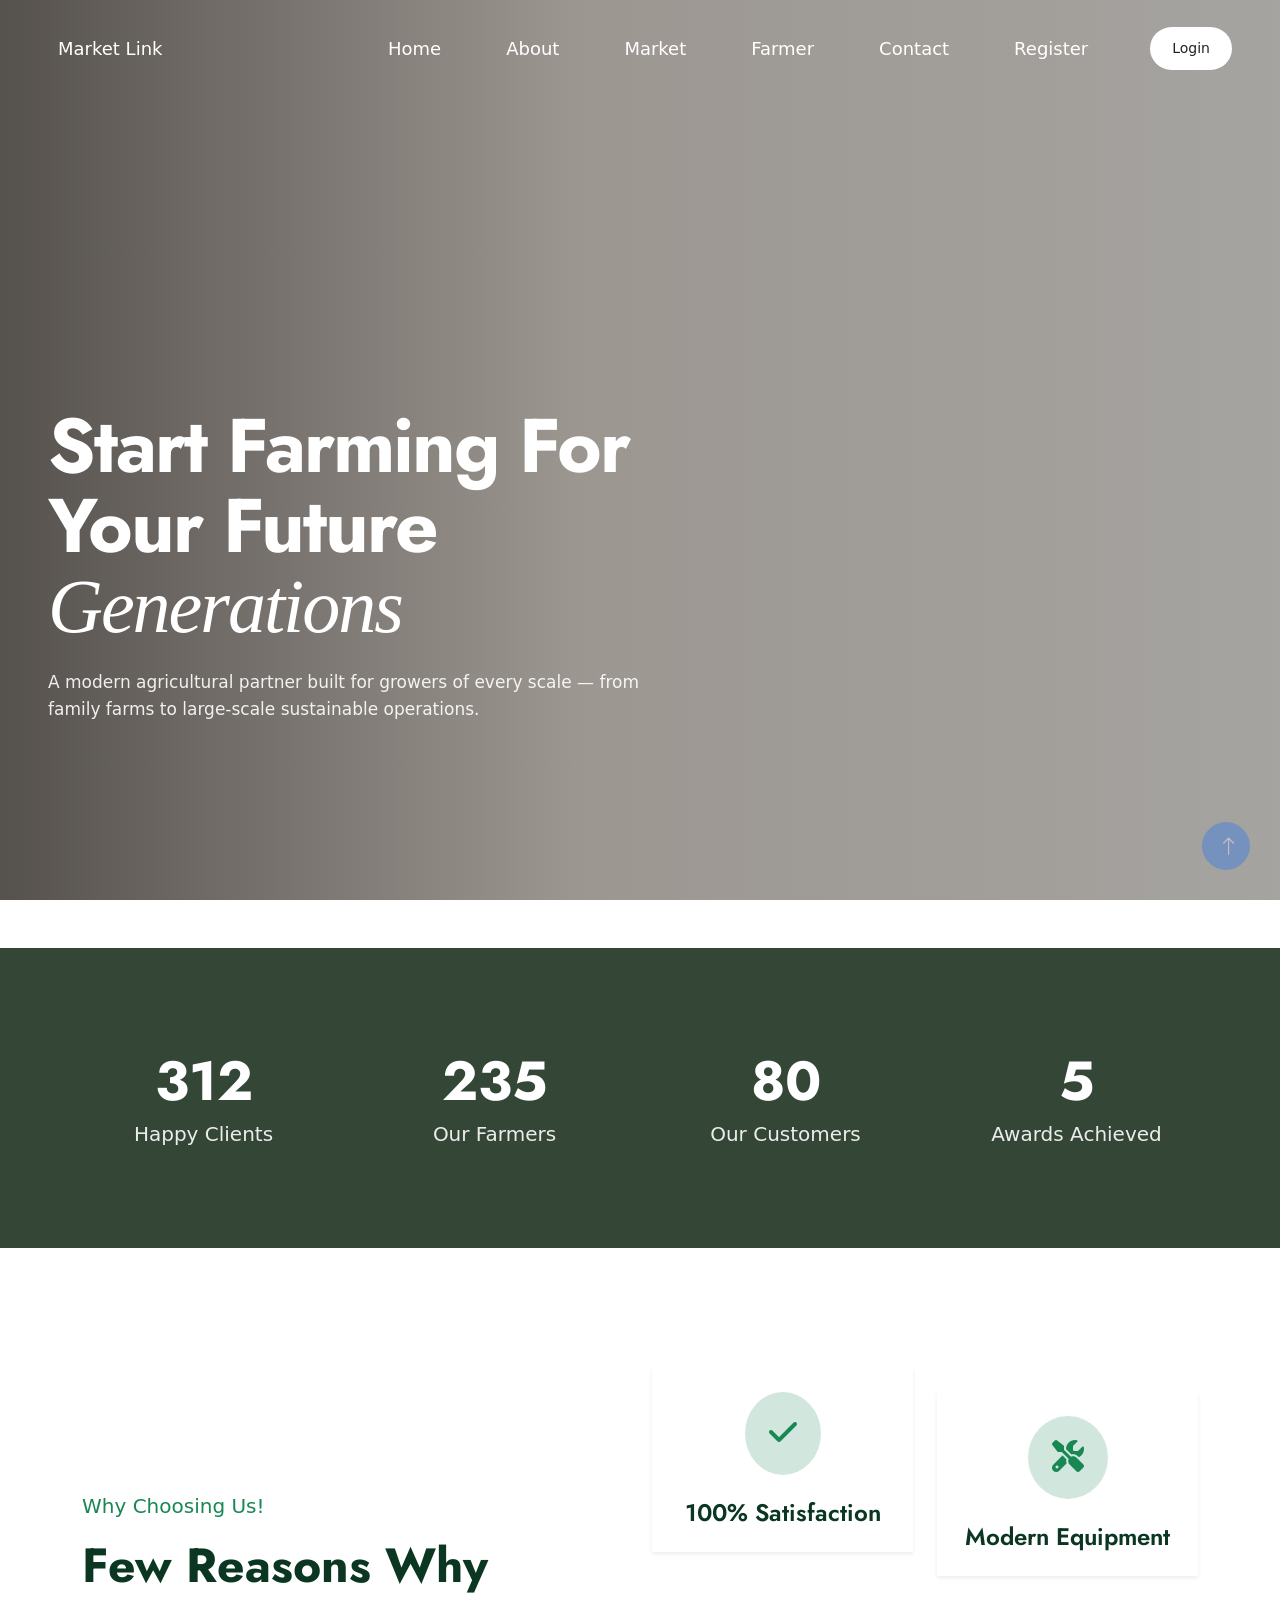
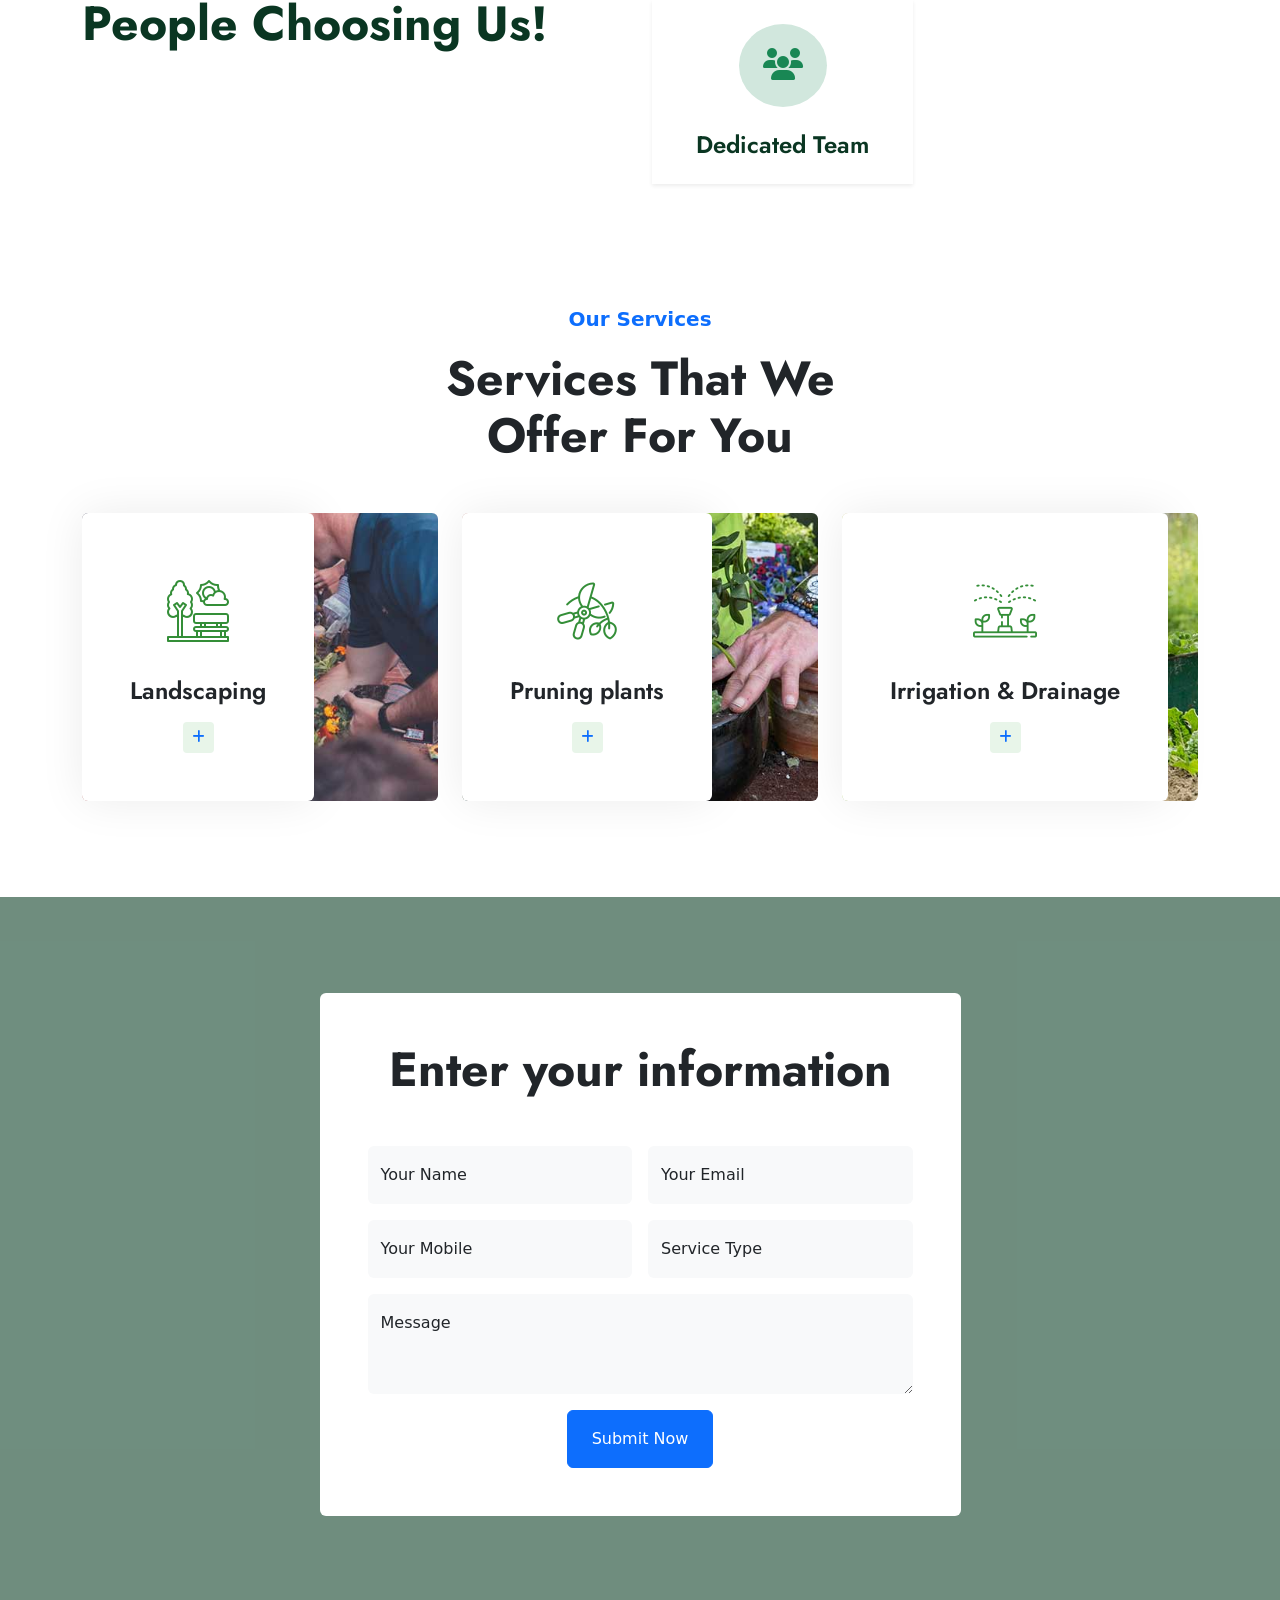
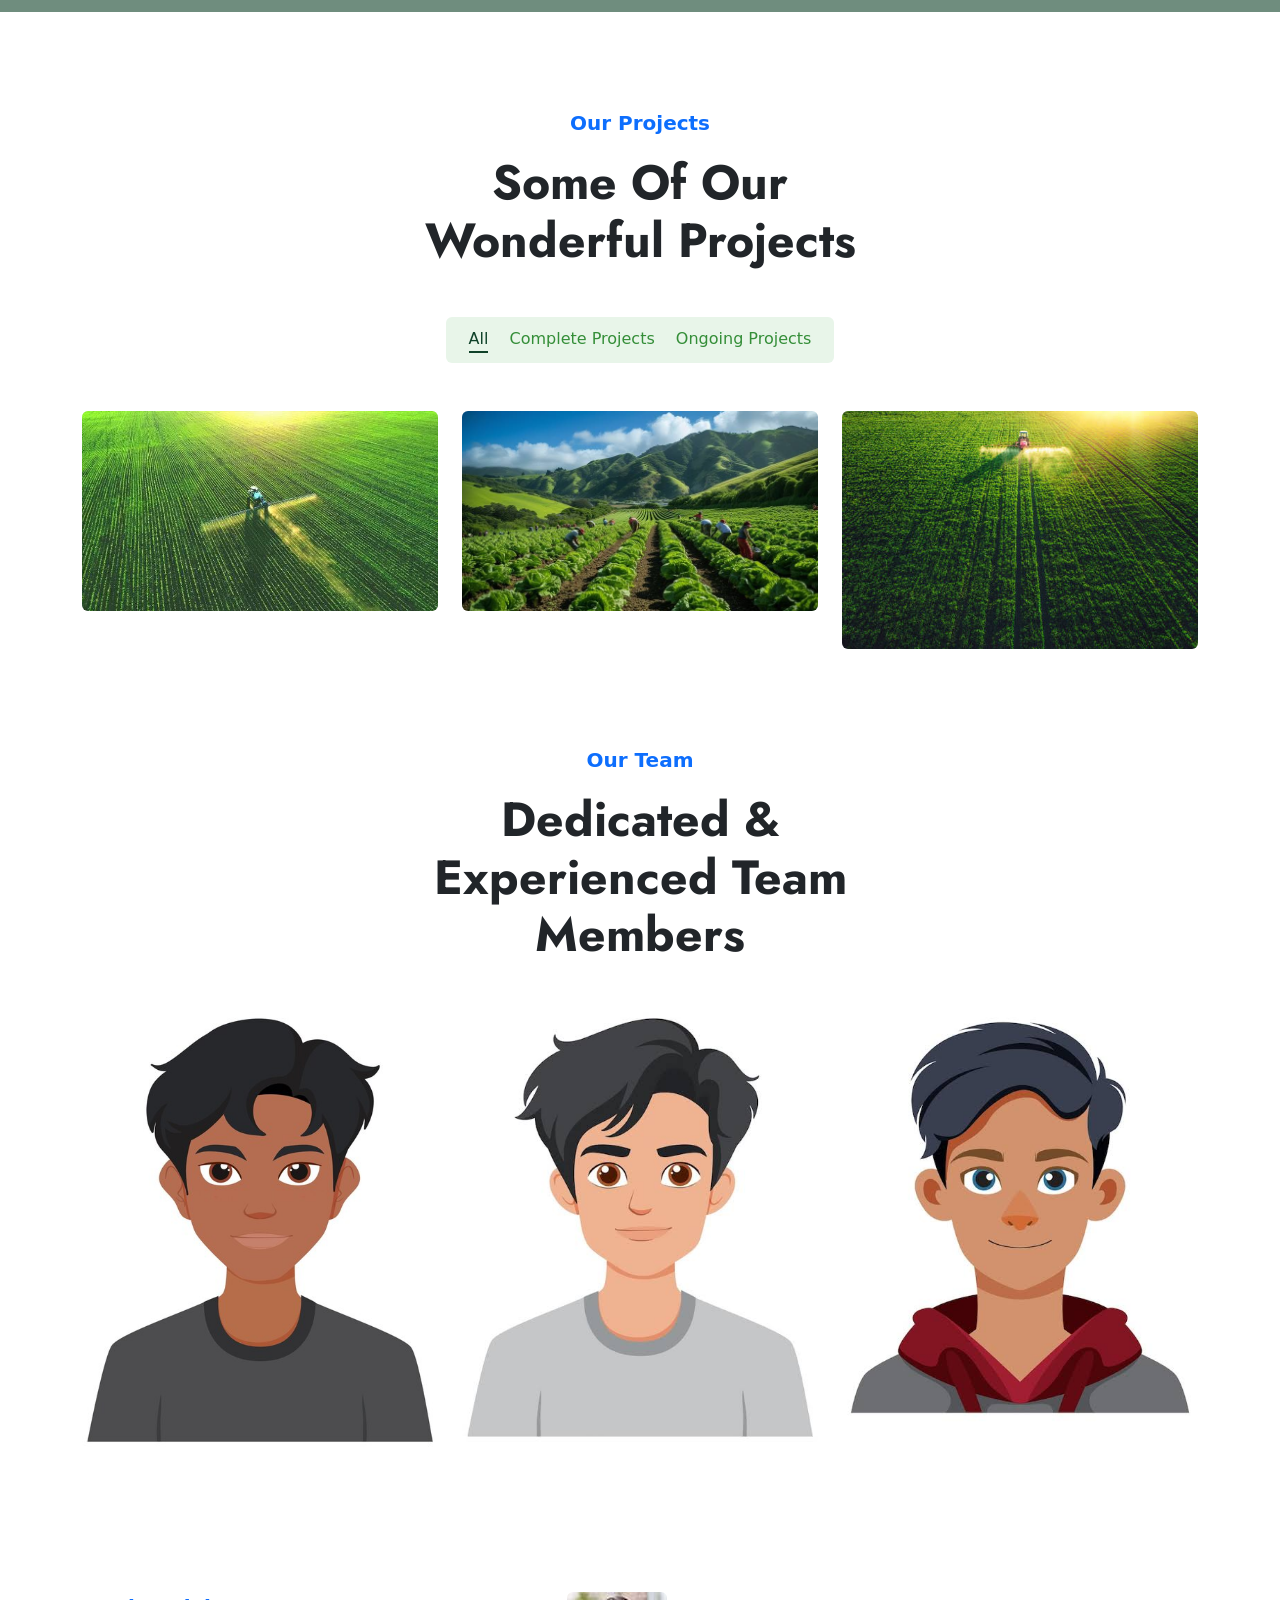
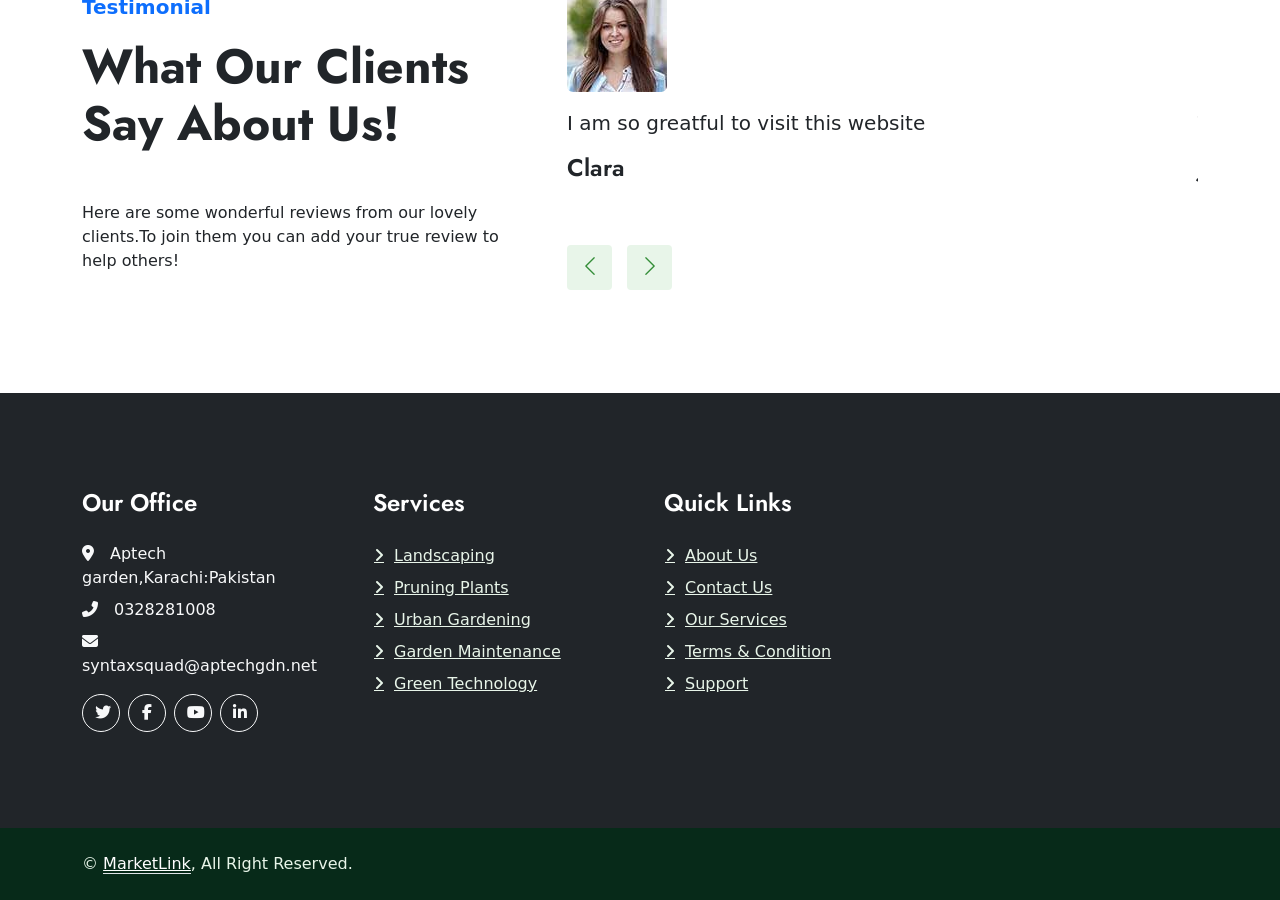
==== commit 892dfac9: "new file" ====
--- a/gardener-1.0.0/index.html
+++ b/gardener-1.0.0/index.html
@@ -75,28 +75,23 @@
 
                         <a href="index.html" class="nav-link active">Home</a>
                         <a href="about.html" class="nav-link">About</a>
-                        <a href="service.html" class="nav-link">Market</a>
-                        <a href="project.html" class="nav-link">Farmer</a>
+                        <a href="Market.html" class="nav-link">Market</a>
+                        <a href="Farmer.html" class="nav-link">Farmer</a>
                         <a href="contact.html" class="nav-link">Contact</a>
+                         <a href="Register.html" class="nav-link">Register</a>
 
                         <a href="login.html" class="login-btn">
                             Login
                         </a>
-
-                    </div>
-
+                    </div>
                 </div>
             </div>
         </nav>
-
 
         <!-- Hero Content -->
         <div class="hero-content">
             <div class="container-fluid px-4 px-lg-5">
                 <div class="hero-left">
-
-
-
 
                     <!-- Heading -->
                     <h1>
@@ -105,25 +100,17 @@
                         <span>Generations</span>
                     </h1>
 
-
                     <!-- Description -->
                     <p>
                         A modern agricultural partner built for growers of every scale —
                         from family farms to large-scale sustainable operations.
                     </p>
-
-
-
-                </div>
-
-            </div>
-
-        </div>
-
+                </div>
+            </div>
+        </div>
     </section>
     <!-- Hero End -->
 
-    <!-- Facts Start -->
     <!-- Facts Start -->
     <div class="container-fluid facts my-5 py-5">
 
@@ -148,7 +135,6 @@
 
                 </div>
 
-
                 <div class="col-sm-6 col-lg-3 text-center wow fadeIn" data-wow-delay="0.3s">
 
                     <h1 class="display-4 text-white" data-toggle="counter-up">554</h1>
@@ -156,10 +142,7 @@
                     <span class="fs-5 fw-semi-bold text-light">
                         Our Farmers
                     </span>
-
-                </div>
-
-
+                </div>
                 <div class="col-sm-6 col-lg-3 text-center wow fadeIn" data-wow-delay="0.5s">
 
                     <h1 class="display-4 text-white" data-toggle="counter-up">189</h1>
@@ -167,10 +150,7 @@
                     <span class="fs-5 fw-semi-bold text-light">
                         Our Customers
                     </span>
-
-                </div>
-
-
+                </div>
                 <div class="col-sm-6 col-lg-3 text-center wow fadeIn" data-wow-delay="0.7s">
 
                     <h1 class="display-4 text-white" data-toggle="counter-up">12</h1>
@@ -178,68 +158,91 @@
                     <span class="fs-5 fw-semi-bold text-light">
                         Awards Achieved
                     </span>
-
-                </div>
-
-            </div>
-        </div>
-
+                </div>
+            </div>
+        </div>
     </div>
     <!-- Facts End -->
-    <!-- Facts End -->
-
 
     <!-- Features Start -->
-    <div class="container-xxl py-5">
-        <div class="container">
-            <div class="row g-5 align-items-center">
-                <div class="col-lg-6 wow fadeInUp" data-wow-delay="0.1s">
-                    <p class="fs-5 fw-bold text-primary">Why Choosing Us!</p>
-                    <h1 class="display-5 mb-4">Few Reasons Why People Choosing Us!</h1>
-                    <p class="mb-4"></p>
-                </div>
+    <link href="https://cdn.jsdelivr.net/npm/bootstrap@5.3.3/dist/css/bootstrap.min.css" rel="stylesheet">
+
+    <link rel="stylesheet" href="https://cdnjs.cloudflare.com/ajax/libs/font-awesome/6.5.2/css/all.min.css">
+
+    <section class="py-5">
+        <div class="container py-4">
+            <div class="row align-items-center">
+
+                <!-- Left Content -->
+                <div class="col-lg-6 mb-5 mb-lg-0">
+                    <div class="pe-lg-5">
+
+                        <p class="text-success fs-5 mb-3">
+                            Why Choosing Us!
+                        </p>
+
+                        <h2 class="display-5 fw-bold text-success-emphasis">
+                            Few Reasons Why<br>
+                            People Choosing Us!
+                        </h2>
+                    </div>
+                </div>
+                <!-- Right Cards -->
                 <div class="col-lg-6">
-                    <div class="row g-4 align-items-center">
+                    <div class="row g-4">
+
+                        <!-- 100% Satisfaction -->
                         <div class="col-md-6">
-                            <div class="row g-4">
-                                <div class="col-12 wow fadeIn" data-wow-delay="0.3s">
-                                    <div class="text-center rounded py-5 px-4"
-                                        style="box-shadow: 0 0 45px rgba(0,0,0,.08);">
-                                        <div class="btn-square bg-light rounded-circle mx-auto mb-4"
-                                            style="width: 90px; height: 90px;">
-                                            <i class="fa fa-check fa-3x text-primary"></i>
-                                        </div>
-                                        <h4 class="mb-0">100% Satisfaction</h4>
+                            <div class="card border-0 shadow-sm rounded-0 text-center p-4">
+
+                                <div class="d-flex justify-content-center mb-4">
+                                    <div class="bg-success-subtle rounded-circle p-4">
+                                        <i class="fa-solid fa-check text-success fs-2"></i>
                                     </div>
                                 </div>
-                                <div class="col-12 wow fadeIn" data-wow-delay="0.5s">
-                                    <div class="text-center rounded py-5 px-4"
-                                        style="box-shadow: 0 0 45px rgba(0,0,0,.08);">
-                                        <div class="btn-square bg-light rounded-circle mx-auto mb-4"
-                                            style="width: 90px; height: 90px;">
-                                            <i class="fa fa-users fa-3x text-primary"></i>
-                                        </div>
-                                        <h4 class="mb-0">Dedicated Team</h4>
+
+                                <h4 class="fw-semibold text-success-emphasis mb-0">
+                                    100% Satisfaction
+                                </h4>
+                            </div>
+                        </div>
+                        <!-- Modern Equipment -->
+                        <div class="col-md-6 mt-md-5">
+                            <div class="card border-0 shadow-sm rounded-0 text-center p-4">
+
+                                <div class="d-flex justify-content-center mb-4">
+                                    <div class="bg-success-subtle rounded-circle p-4">
+                                        <i class="fa-solid fa-screwdriver-wrench text-success fs-2"></i>
                                     </div>
                                 </div>
-                            </div>
-                        </div>
-                        <div class="col-md-6 wow fadeIn" data-wow-delay="0.7s">
-                            <div class="text-center rounded py-5 px-4" style="box-shadow: 0 0 45px rgba(0,0,0,.08);">
-                                <div class="btn-square bg-light rounded-circle mx-auto mb-4"
-                                    style="width: 90px; height: 90px;">
-                                    <i class="fa fa-tools fa-3x text-primary"></i>
-                                </div>
-                                <h4 class="mb-0">Modern Equipment</h4>
-                            </div>
-                        </div>
-                    </div>
-                </div>
-            </div>
-        </div>
-    </div>
+
+                                <h4 class="fw-semibold text-success-emphasis mb-0">
+                                    Modern Equipment
+                                </h4>
+                            </div>
+                        </div>
+
+                        <!-- Dedicated Team -->
+                        <div class="col-md-6">
+                            <div class="card border-0 shadow-sm rounded-0 text-center p-4">
+
+                                <div class="d-flex justify-content-center mb-4">
+                                    <div class="bg-success-subtle rounded-circle p-4">
+                                        <i class="fa-solid fa-users text-success fs-2"></i>
+                                    </div>
+                                </div>
+
+                                <h4 class="fw-semibold text-success-emphasis mb-0">
+                                    Dedicated Team
+                                </h4>
+                            </div>
+                        </div>
+                    </div>
+                </div>
+            </div>
+        </div>
+    </section>
     <!-- Features End -->
-
 
     <!-- Service Start -->
     <div class="container-xxl py-5">
@@ -259,8 +262,7 @@
                                 <img class="img-fluid" src="img/icon/icon-3.png" alt="Icon">
                             </div>
                             <h4 class="mb-3">Landscaping</h4>
-                            <p class="mb-4">Erat ipsum justo amet duo et elitr dolor, est duo duo eos lorem sed diam
-                                stet diam sed stet.</p>
+
                             <a class="btn btn-sm" href=""><i class="fa fa-plus text-primary me-2"></i>Read More</a>
                         </div>
                     </div>
@@ -275,8 +277,7 @@
                                 <img class="img-fluid" src="img/icon/icon-6.png" alt="Icon">
                             </div>
                             <h4 class="mb-3">Pruning plants</h4>
-                            <p class="mb-4">Erat ipsum justo amet duo et elitr dolor, est duo duo eos lorem sed diam
-                                stet diam sed stet.</p>
+
                             <a class="btn btn-sm" href=""><i class="fa fa-plus text-primary me-2"></i>Read More</a>
                         </div>
                     </div>
@@ -291,15 +292,11 @@
                                 <img class="img-fluid" src="img/icon/icon-5.png" alt="Icon">
                             </div>
                             <h4 class="mb-3">Irrigation & Drainage</h4>
-                            <p class="mb-4">Erat ipsum justo amet duo et elitr dolor, est duo duo eos lorem sed diam
-                                stet diam sed stet.</p>
+
                             <a class="btn btn-sm" href=""><i class="fa fa-plus text-primary me-2"></i>Read More</a>
                         </div>
                     </div>
                 </div>
-
-
-
             </div>
         </div>
     </div>
@@ -380,7 +377,7 @@
             <div class="row g-4 portfolio-container">
                 <div class="col-lg-4 col-md-6 portfolio-item first wow fadeInUp" data-wow-delay="0.1s">
                     <div class="portfolio-inner rounded">
-                        <img class="img-fluid" src="img/images 1.jfif" alt="">
+                        <img class="img-fluid" src="img/images 1.jpg" alt="">
                         <div class="portfolio-text">
                             <h4 class="text-white mb-4">Landscaping</h4>
                             <div class="d-flex">
@@ -393,7 +390,7 @@
                 </div>
                 <div class="col-lg-4 col-md-6 portfolio-item second wow fadeInUp" data-wow-delay="0.3s">
                     <div class="portfolio-inner rounded">
-                        <img class="img-fluid" src="img/images4.jfif" alt="">
+                        <img class="img-fluid" src="img/images4.jpg" alt="">
                         <div class="portfolio-text">
                             <h4 class="text-white mb-4">Pruning plants</h4>
                             <div class="d-flex">
@@ -436,9 +433,9 @@
             <div class="row g-4">
                 <div class="col-lg-4 col-md-6 wow fadeInUp" data-wow-delay="0.1s">
                     <div class="team-item rounded">
-                        <img class="img-fluid" src="img/image 6.jfif" alt="">
+                        <img class="img-fluid" src="img/boys 3.jpg" alt="">
                         <div class="team-text">
-                            <h4 class="mb-0">Doris Jordan</h4>
+                            <h4 class="mb-0">Rayan khan</h4>
                             <p class="text-primary">Landscape Designer</p>
                             <div class="team-social d-flex">
                                 <a class="btn btn-square rounded-circle me-2" href=""><i
@@ -452,9 +449,9 @@
                 </div>
                 <div class="col-lg-4 col-md-6 wow fadeInUp" data-wow-delay="0.3s">
                     <div class="team-item rounded">
-                        <img class="img-fluid" src="img/image7.jfif" alt="">
+                        <img class="img-fluid" src="img/boys 2.jpg" alt="">
                         <div class="team-text">
-                            <h4 class="mb-0">Johnny Ramirez</h4>
+                            <h4 class="mb-0">Muhammad hashir</h4>
                             <p class="text-primary">Garden Designer</p>
                             <div class="team-social d-flex">
                                 <a class="btn btn-square rounded-circle me-2" href=""><i
@@ -468,9 +465,9 @@
                 </div>
                 <div class="col-lg-4 col-md-6 wow fadeInUp" data-wow-delay="0.5s">
                     <div class="team-item rounded">
-                        <img class="img-fluid" src="img/image8.jfif" alt="">
+                        <img class="img-fluid" src="img/boys1.jpg" alt="">
                         <div class="team-text">
-                            <h4 class="mb-0">Diana Wagner</h4>
+                            <h4 class="mb-0">Muhammad Ahmed</h4>
                             <p class="text-primary">Senior Gardener</p>
                             <div class="team-social d-flex">
                                 <a class="btn btn-square rounded-circle me-2" href=""><i
@@ -482,8 +479,22 @@
                         </div>
                     </div>
                 </div>
-            </div>
-        </div>
+
+                <div class="team-item rounded">
+                    <img class="img-fluid" src="" alt="">
+                    <div class="team-text">
+                        <h4 class="mb-0">Diana Wagner</h4>
+                        <p class="text-primary">Senior Gardener</p>
+                        <div class="team-social d-flex">
+                            <a class="btn btn-square rounded-circle me-2" href=""><i class="fab fa-facebook-f"></i></a>
+                            <a class="btn btn-square rounded-circle me-2" href=""><i class="fab fa-twitter"></i></a>
+                            <a class="btn btn-square rounded-circle me-2" href=""><i class="fab fa-instagram"></i></a>
+                        </div>
+                    </div>
+                </div>
+            </div>
+        </div>
+    </div>
     </div>
     <!-- Team End -->
 
@@ -521,7 +532,7 @@
     <!-- Testimonial End -->
 
 
-    <!-- Footer Start -->
+ <!-- Footer Start -->
     <div class="container-fluid bg-dark text-light footer mt-5 py-5 wow fadeIn" data-wow-delay="0.1s">
         <div class="container py-5">
             <div class="row g-5">
@@ -529,7 +540,9 @@
                     <h4 class="text-white mb-4">Our Office</h4>
                     <p class="mb-2"><i class="fa fa-map-marker-alt me-3"></i>Aptech garden,Karachi:Pakistan</p>
                     <p class="mb-2"><i class="fa fa-phone-alt me-3"></i>0328281008</p>
-                    <p class="mb-2"><i class="fa fa-envelope me-3"></i>syntaxsquad@aptechgdn.net</p>
+                    <p class="mb-2"><i class="fa fa-envelope me-3"></i>syntaxsquad@aptechgdn.net
+
+                    </p>
                     <div class="d-flex pt-2">
                         <a class="btn btn-square btn-outline-light rounded-circle me-2" href=""><i
                                 class="fab fa-twitter"></i></a>
@@ -557,15 +570,7 @@
                     <a class="btn btn-link" href="">Terms & Condition</a>
                     <a class="btn btn-link" href="">Support</a>
                 </div>
-                <div class="col-lg-3 col-md-6">
-
-                    <div class="position-relative w-100">
-                        <input class="form-control bg-light border-light w-100 h-100 py-3 ps-10 pe-10" type="text"
-                            placeholder="Your email">
-                        <button type="button"
-                            class="btn btn-primary py-2 position-absolute top-0 end-0 mt-2 me-2">SignUp</button>
-                    </div>
-                </div>
+
             </div>
         </div>
     </div>
